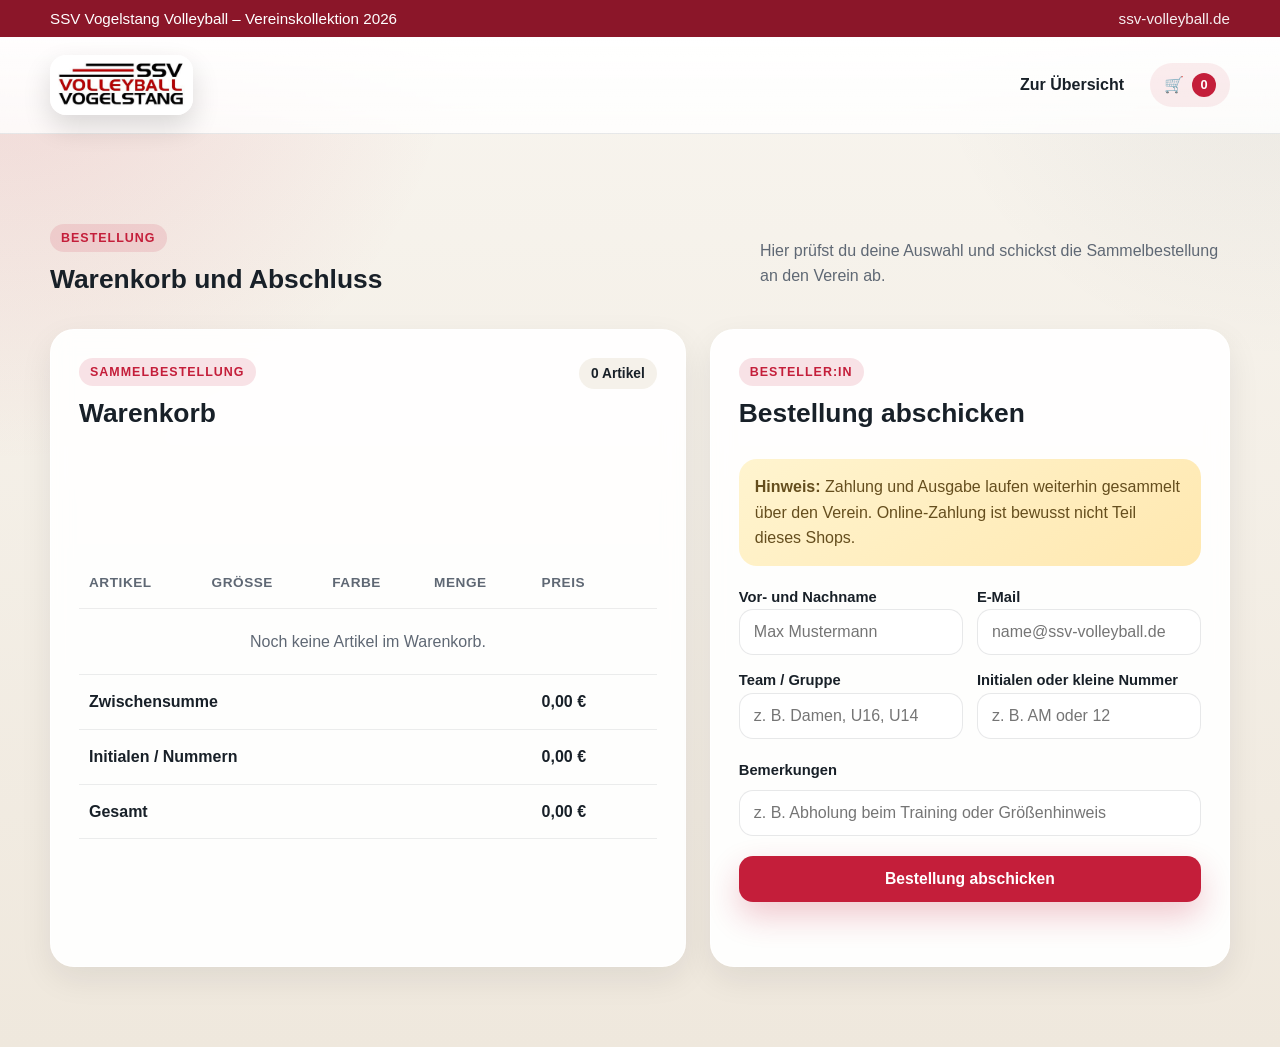
==== code/cart.html @ 55cf9677 "Google App Script anpassung und Mail Benachrichtigung hinzugefügt." ====
<!DOCTYPE html>
<html lang="de">
<head>
  <meta charset="utf-8">
  <meta name="viewport" content="width=device-width, initial-scale=1">
  <title>Warenkorb – SSV Vogelstang Volleyball</title>
  <meta name="description" content="Warenkorb und Bestellabschluss für die SSV Vogelstang Volleyball Vereinskollektion 2026.">
  <link rel="stylesheet" href="styles.css">
</head>
<body>
  <div class="topbar">
    <div class="container topbar-inner">
      <div>SSV Vogelstang Volleyball – Vereinskollektion 2026</div>
      <a href="https://ssv-volleyball.de" target="_blank" rel="noopener">ssv-volleyball.de</a>
    </div>
  </div>

  <header class="subpage-header">
    <div class="container nav-wrap nav-wrap-plain">
      <a class="logo" href="index.html" aria-label="Zur Startseite">
        <img src="/media/SSV_Logo_mini-1320x500.jpg" alt="SSV Logo" loading="lazy">
      </a>
      <nav class="main-nav main-nav-dark">
        <a href="index.html#produkte">Zur Übersicht</a>
        <a class="cart-nav-link cart-nav-link-dark" href="cart.html" aria-label="Zum Warenkorb">
          <span class="cart-nav-icon" aria-hidden="true">🛒</span>
          <span id="cartCountNav" class="cart-nav-count">0</span>
        </a>
      </nav>
    </div>
  </header>

  <main class="container cart-page">
    <section class="section-head">
      <div>
        <span class="eyebrow">Bestellung</span>
        <h2>Warenkorb und Abschluss</h2>
      </div>
      <p class="section-copy">Hier prüfst du deine Auswahl und schickst die Sammelbestellung an den Verein ab.</p>
    </section>

    <section class="cart-page-layout">
      <div class="box cart-box">
        <div class="section-header">
          <div>
            <span class="eyebrow">Sammelbestellung</span>
            <h2>Warenkorb</h2>
          </div>
          <div class="cart-summary">
            <span id="cartCount" class="cart-count">0 Artikel</span>
          </div>
        </div>
        <div class="table-wrap">
          <table id="cartTable">
            <thead>
              <tr>
                <th>Artikel</th>
                <th>Größe</th>
                <th>Farbe</th>
                <th>Menge</th>
                <th>Preis</th>
                <th></th>
              </tr>
            </thead>
            <tbody></tbody>
            <tfoot>
              <tr>
                <td colspan="4">Zwischensumme</td>
                <td id="subtotal">0,00 €</td>
                <td></td>
              </tr>
              <tr>
                <td colspan="4">Initialen / Nummern</td>
                <td id="initialsCost">0,00 €</td>
                <td></td>
              </tr>
              <tr>
                <td colspan="4">Gesamt</td>
                <td id="total">0,00 €</td>
                <td></td>
              </tr>
            </tfoot>
          </table>
        </div>
      </div>

      <div class="box form-box">
        <div class="section-header">
          <div>
            <span class="eyebrow">Besteller:in</span>
            <h2>Bestellung abschicken</h2>
          </div>
        </div>

        <div class="note">
          <strong>Hinweis:</strong> Zahlung und Ausgabe laufen weiterhin gesammelt über den Verein. Online-Zahlung ist bewusst nicht Teil dieses Shops.
        </div>

        <div class="form-grid">
          <div>
            <label for="buyerName">Vor- und Nachname</label>
            <input id="buyerName" type="text" required placeholder="Max Mustermann">
          </div>
          <div>
            <label for="buyerEmail">E-Mail</label>
            <input id="buyerEmail" type="email" required placeholder="name@ssv-volleyball.de">
          </div>
          <div>
            <label for="buyerTeam">Team / Gruppe</label>
            <input id="buyerTeam" type="text" placeholder="z. B. Damen, U16, U14">
          </div>
          <div>
            <label for="initials">Initialen oder kleine Nummer</label>
            <input id="initials" type="text" placeholder="z. B. AM oder 12">
          </div>
        </div>

        <div class="field-stack">
          <label for="notes">Bemerkungen</label>
          <input id="notes" type="text" placeholder="z. B. Abholung beim Training oder Größenhinweis">
        </div>

        <div class="actions">
          <button id="submitBtn" class="button-primary button-full">Bestellung abschicken</button>
          <div id="status" class="muted status-line"></div>
        </div>
      </div>
    </section>
  </main>

  <script src="product-data.js"></script>
  <script src="shop.js"></script>
</body>
</html>
---- code/styles.css ----
:root {
  --primary: #c41e3a;
  --primary-dark: #8b1629;
  --primary-soft: #f7d9df;
  --accent: #f6f0e6;
  --surface: #fffdf9;
  --surface-strong: #ffffff;
  --surface-muted: #f5f1ea;
  --text: #182028;
  --text-soft: #5f6874;
  --border: rgba(24, 32, 40, 0.1);
  --shadow: 0 24px 60px rgba(21, 28, 36, 0.12);
  --shadow-soft: 0 12px 32px rgba(21, 28, 36, 0.08);
  --success: #15803d;
  --danger: #b91c1c;
}

@import url("https://fonts.googleapis.com/css2?family=Manrope:wght@400;500;600;700;800&display=swap");

* {
  box-sizing: border-box;
}

html {
  scroll-behavior: smooth;
}

body {
  margin: 0;
  font-family: "Manrope", -apple-system, BlinkMacSystemFont, "Segoe UI", sans-serif;
  color: var(--text);
  background:
    radial-gradient(circle at top left, rgba(196, 30, 58, 0.14), transparent 28%),
    radial-gradient(circle at top right, rgba(24, 32, 40, 0.06), transparent 22%),
    linear-gradient(180deg, #f8f5ef 0%, #efe8dd 100%);
}

a {
  color: inherit;
}

img {
  max-width: 100%;
  display: block;
}

.container {
  width: min(1180px, calc(100% - 32px));
  margin: 0 auto;
}

.topbar {
  background: #8b1629;
  color: #fff;
  font-size: 0.95rem;
}

.topbar-inner {
  display: flex;
  justify-content: space-between;
  align-items: center;
  gap: 16px;
  padding: 10px 0;
}

.topbar a {
  color: rgba(255, 255, 255, 0.92);
  text-decoration: none;
}

.header-with-banner {
  position: relative;
  overflow: hidden;
  background:
    linear-gradient(115deg, rgba(15, 20, 25, 0.72), rgba(15, 20, 25, 0.35)),
    url("/media/header-test-az-1.jpg") center 28% / cover;
  min-height: 580px;
}

.header-with-banner::after {
  content: "";
  position: absolute;
  inset: auto 0 0;
  height: 150px;
  background: linear-gradient(180deg, rgba(248, 245, 239, 0), rgba(248, 245, 239, 1));
}

.subpage-header {
  background: linear-gradient(180deg, rgba(255, 255, 255, 0.96), rgba(255, 255, 255, 0.8));
  border-bottom: 1px solid var(--border);
  backdrop-filter: blur(14px);
}

.nav-wrap {
  position: relative;
  z-index: 2;
  display: flex;
  justify-content: space-between;
  align-items: center;
  gap: 20px;
  padding: 22px 0;
}

.nav-wrap-plain {
  padding: 18px 0;
}

.main-nav {
  display: flex;
  align-items: center;
  gap: 12px;
  flex-wrap: wrap;
}

.main-nav a {
  text-decoration: none;
  padding: 10px 14px;
  border-radius: 999px;
  font-weight: 700;
  color: rgba(255, 255, 255, 0.94);
  transition: background-color 0.2s ease, transform 0.2s ease;
}

.main-nav a:hover,
.main-nav a:focus-visible {
  background: rgba(255, 255, 255, 0.12);
  transform: translateY(-1px);
}

.main-nav-dark a {
  color: var(--text);
}

.main-nav-dark a:hover,
.main-nav-dark a:focus-visible {
  background: rgba(196, 30, 58, 0.08);
}

.logo {
  display: inline-flex;
  align-items: center;
  justify-content: center;
  padding: 6px 8px;
  border-radius: 16px;
  background: rgba(255, 255, 255, 0.96);
  box-shadow: 0 12px 28px rgba(0, 0, 0, 0.14);
}

.logo img {
  width: auto;
  max-height: 48px;
}

.hero {
  position: relative;
  z-index: 2;
  padding: 32px 0 110px;
}

.hero-panel {
  max-width: 710px;
  padding: 34px;
  border-radius: 28px;
  color: #fff;
  background: linear-gradient(145deg, rgba(255, 255, 255, 0.14), rgba(255, 255, 255, 0.06));
  border: 1px solid rgba(255, 255, 255, 0.18);
  backdrop-filter: blur(12px);
  box-shadow: 0 24px 70px rgba(0, 0, 0, 0.18);
}

.eyebrow {
  display: inline-flex;
  margin-bottom: 12px;
  padding: 7px 11px;
  border-radius: 999px;
  background: rgba(196, 30, 58, 0.12);
  color: var(--primary);
  font-size: 0.78rem;
  font-weight: 800;
  text-transform: uppercase;
  letter-spacing: 0.08em;
}

.hero-panel .eyebrow {
  background: rgba(255, 255, 255, 0.14);
  color: #fff;
}

h1,
h2,
h3,
p {
  margin-top: 0;
}

.hero h1 {
  font-size: clamp(2.4rem, 5vw, 4.4rem);
  line-height: 1.02;
  margin-bottom: 18px;
}

.subtitle,
.hero p {
  color: rgba(255, 255, 255, 0.92);
  font-size: 1.04rem;
  line-height: 1.65;
}

.hero-actions,
.product-actions,
.actions {
  display: flex;
  gap: 12px;
  flex-wrap: wrap;
  align-items: center;
}

.button-primary,
.button-secondary,
.actions button {
  appearance: none;
  border: 0;
  text-decoration: none;
  border-radius: 14px;
  padding: 14px 18px;
  font-weight: 800;
  font-size: 0.98rem;
  cursor: pointer;
  transition: transform 0.2s ease, box-shadow 0.2s ease, background-color 0.2s ease;
}

.button-primary,
.actions button {
  background: var(--primary);
  color: #fff;
  box-shadow: 0 14px 32px rgba(196, 30, 58, 0.24);
}

.button-primary:hover,
.button-secondary:hover,
.actions button:hover,
.button-primary:focus-visible,
.button-secondary:focus-visible,
.actions button:focus-visible {
  transform: translateY(-1px);
}

.button-primary:hover,
.actions button:hover {
  background: var(--primary-dark);
}

.button-secondary {
  background: rgba(255, 255, 255, 0.94);
  color: var(--text);
}

.button-full {
  width: 100%;
  justify-content: center;
}

.info-card,
.box {
  background: rgba(255, 255, 255, 0.92);
  border: 1px solid rgba(255, 255, 255, 0.9);
  border-radius: 24px;
  padding: 28px;
  box-shadow: var(--shadow-soft);
  backdrop-filter: blur(10px);
}

.info-card-highlight {
  background: linear-gradient(145deg, rgba(255, 255, 255, 0.98), rgba(247, 217, 223, 0.7));
}

.info-card h2,
.section-header h2,
.section-head h2,
.detail-list h2,
.detail-order-box h2 {
  font-size: 1.65rem;
  margin-bottom: 10px;
}

.info-card p,
.section-copy,
.card-copy p,
.detail-description,
.detail-tagline,
.note,
.muted,
label,
li,
td,
th {
  line-height: 1.6;
}

.section-head {
  display: flex;
  justify-content: space-between;
  align-items: end;
  gap: 20px;
  padding-top: 56px;
  padding-bottom: 24px;
}

.section-copy {
  max-width: 470px;
  color: var(--text-soft);
}

.catalog-shell {
  margin-top: -42px;
  padding-bottom: 80px;
  position: relative;
  z-index: 3;
}

.shop-shell {
  display: grid;
  grid-template-columns: minmax(0, 1.5fr) minmax(340px, 0.82fr);
  gap: 24px;
  align-items: start;
  margin-top: -42px;
  padding-bottom: 80px;
  position: relative;
  z-index: 3;
}

.shop-main {
  display: grid;
  gap: 22px;
}

.shop-sidebar {
  position: sticky;
  top: 22px;
  display: grid;
  gap: 20px;
}

.catalog-panel {
  display: grid;
}

.cart-page {
  padding-top: 34px;
  padding-bottom: 80px;
}

.cart-page-layout {
  display: grid;
  grid-template-columns: minmax(0, 1.1fr) minmax(340px, 0.9fr);
  gap: 24px;
}

.product-grid {
  display: grid;
  grid-template-columns: repeat(auto-fit, minmax(320px, 1fr));
  gap: 24px;
}

.product-grid-compact {
  grid-template-columns: repeat(auto-fit, minmax(280px, 1fr));
}

.product-card {
  overflow: hidden;
  border-radius: 26px;
  background: rgba(255, 255, 255, 0.92);
  box-shadow: var(--shadow);
  border: 1px solid rgba(255, 255, 255, 0.85);
  display: grid;
  gap: 0;
}

.product-card[role="link"] {
  cursor: pointer;
}

.product-card[role="link"]:hover,
.product-card[role="link"]:focus-visible {
  transform: translateY(-2px);
  box-shadow: 0 28px 60px rgba(21, 28, 36, 0.16);
}

.product-card[role="link"]:focus-visible {
  outline: 3px solid rgba(196, 30, 58, 0.22);
  outline-offset: 4px;
}

.product-card-tap {
  display: grid;
}

.product-card-order {
  padding: 0 24px 24px;
}

.product-card-compact .product-gallery-card {
  grid-template-columns: 1fr;
  padding: 16px 16px 0;
}

.product-card-compact .product-shot:nth-child(2) {
  display: none;
}

.product-card-compact .product-card-body {
  gap: 12px;
}

.product-card-compact .card-copy h3 {
  margin-bottom: 0;
}

.product-card-body {
  padding: 24px;
  display: grid;
  gap: 18px;
}

.card-copy h3 {
  font-size: 1.45rem;
  margin-bottom: 10px;
}

.card-copy p,
.detail-description,
.detail-tagline,
.muted,
.empty-cell {
  color: var(--text-soft);
}

.feature-row {
  display: flex;
  gap: 10px;
  flex-wrap: wrap;
}

.card-open-hint {
  display: flex;
  justify-content: space-between;
  align-items: center;
  padding-top: 8px;
  color: var(--primary-dark);
  font-weight: 800;
}

.card-open-arrow {
  display: inline-flex;
  align-items: center;
  justify-content: center;
  width: 34px;
  height: 34px;
  border-radius: 999px;
  background: rgba(196, 30, 58, 0.09);
}

.badge,
.pill {
  display: inline-flex;
  align-items: center;
  padding: 7px 10px;
  border-radius: 999px;
  font-size: 0.8rem;
  font-weight: 700;
}

.badge {
  background: var(--surface-muted);
  color: var(--text);
}

.pill {
  background: var(--primary-soft);
  color: var(--primary-dark);
}

.product-gallery {
  display: grid;
  gap: 12px;
}

.product-gallery-card {
  grid-template-columns: repeat(2, minmax(0, 1fr));
  padding: 16px 16px 0;
}

.product-gallery-detail {
  grid-template-columns: repeat(2, minmax(0, 1fr));
}

.product-shot {
  margin: 0;
  border-radius: 22px;
  overflow: hidden;
  background: linear-gradient(145deg, #ece6de, #f9f7f2);
  box-shadow: inset 0 0 0 1px rgba(24, 32, 40, 0.06);
}

.product-shot img {
  width: 100%;
  aspect-ratio: 4 / 5;
  object-fit: cover;
}

.product-shot figcaption {
  padding: 12px 14px 15px;
  font-size: 0.9rem;
  font-weight: 700;
  color: var(--text-soft);
}

.product-shot.is-placeholder figcaption::after {
  content: " · Platzhalter";
}

.controls {
  display: grid;
  gap: 10px;
}

label {
  font-size: 0.92rem;
  font-weight: 700;
}

input,
select {
  width: 100%;
  border: 1px solid var(--border);
  border-radius: 14px;
  background: rgba(255, 255, 255, 0.95);
  padding: 13px 14px;
  font: inherit;
  color: var(--text);
  transition: border-color 0.2s ease, box-shadow 0.2s ease;
}

input:focus,
select:focus {
  outline: none;
  border-color: rgba(196, 30, 58, 0.44);
  box-shadow: 0 0 0 4px rgba(196, 30, 58, 0.1);
}

.switch {
  display: flex;
  gap: 10px;
  align-items: start;
  padding: 10px 0 4px;
}

.switch input {
  width: auto;
  margin-top: 5px;
  accent-color: var(--primary);
}

.product-actions {
  justify-content: space-between;
  padding-top: 8px;
}

.price-block {
  display: flex;
  flex-direction: column;
}

.price {
  font-size: 1.15rem;
  color: var(--primary);
}

.text-link {
  display: inline-flex;
  width: fit-content;
  color: var(--primary-dark);
  font-weight: 800;
  text-decoration: none;
}

.text-link:hover,
.text-link:focus-visible {
  text-decoration: underline;
}

.cart-box,
.form-box {
  display: grid;
  gap: 20px;
}

.section-header {
  display: flex;
  justify-content: space-between;
  gap: 16px;
  align-items: start;
}

.cart-summary {
  display: flex;
  align-items: center;
}

.cart-count {
  display: inline-flex;
  align-items: center;
  padding: 8px 12px;
  border-radius: 999px;
  background: var(--surface-muted);
  color: var(--text);
  font-size: 0.86rem;
  font-weight: 800;
}

.cart-nav-link {
  display: inline-flex;
  align-items: center;
  gap: 8px;
  padding: 10px 14px;
  border-radius: 999px;
  background: rgba(255, 255, 255, 0.16);
  color: #fff;
  text-decoration: none;
  font-weight: 800;
}

.cart-nav-link:hover,
.cart-nav-link:focus-visible {
  background: rgba(255, 255, 255, 0.24);
}

.cart-nav-link-dark {
  background: rgba(196, 30, 58, 0.08);
  color: var(--text);
}

.cart-nav-link-dark:hover,
.cart-nav-link-dark:focus-visible {
  background: rgba(196, 30, 58, 0.14);
}

.cart-nav-icon {
  font-size: 1rem;
  line-height: 1;
}

.cart-nav-count {
  min-width: 24px;
  height: 24px;
  display: inline-flex;
  align-items: center;
  justify-content: center;
  padding: 0 6px;
  border-radius: 999px;
  background: var(--primary);
  color: #fff;
  font-size: 0.8rem;
  font-weight: 800;
}

.table-wrap {
  overflow-x: auto;
}

table {
  width: 100%;
  border-collapse: collapse;
}

th,
td {
  padding: 14px 10px;
  border-bottom: 1px solid rgba(24, 32, 40, 0.08);
  text-align: left;
  vertical-align: top;
}

th {
  font-size: 0.85rem;
  text-transform: uppercase;
  letter-spacing: 0.04em;
  color: var(--text-soft);
}

tfoot td {
  font-weight: 800;
}

.remove-btn {
  border: 0;
  background: transparent;
  color: var(--danger);
  font-size: 1.1rem;
  cursor: pointer;
}

.note {
  padding: 15px 16px;
  border-radius: 18px;
  background: linear-gradient(145deg, #fff4cf, #ffe8b0);
  color: #654e1e;
}

.form-grid {
  display: grid;
  grid-template-columns: repeat(2, minmax(0, 1fr));
  gap: 14px;
}

.field-stack {
  display: grid;
  gap: 8px;
}

.status-line {
  min-height: 24px;
}

.legend,
.footer {
  color: var(--text-soft);
}

.danger {
  color: var(--danger);
}

.ok {
  color: var(--success);
}

.product-page {
  padding-top: 40px;
  padding-bottom: 80px;
}

.product-detail-layout {
  display: grid;
  grid-template-columns: minmax(0, 1.1fr) minmax(340px, 0.9fr);
  gap: 28px;
  align-items: start;
}

.product-detail-main,
.product-detail-side {
  display: grid;
  gap: 20px;
}

.detail-tagline {
  font-size: 1.1rem;
}

.detail-meta {
  display: grid;
  grid-template-columns: repeat(2, minmax(0, 1fr));
  gap: 12px;
}

.meta-card {
  padding: 16px;
  border-radius: 18px;
  background: rgba(255, 255, 255, 0.75);
  border: 1px solid rgba(24, 32, 40, 0.08);
}

.meta-label {
  display: block;
  margin-bottom: 6px;
  font-size: 0.78rem;
  font-weight: 800;
  letter-spacing: 0.05em;
  text-transform: uppercase;
  color: var(--text-soft);
}

.detail-list ul {
  margin: 0;
  padding-left: 20px;
}

.detail-order-box {
  background: rgba(255, 255, 255, 0.92);
}

.product-not-found {
  max-width: 720px;
}

.empty-cell {
  text-align: center;
  padding: 20px 10px;
}

@media (max-width: 980px) {
  .cart-page-layout,
  .shop-shell,
  .product-detail-layout,
  .section-head {
    grid-template-columns: 1fr;
  }

  .section-head {
    align-items: start;
  }

  .shop-sidebar {
    position: static;
  }

  .shop-shell {
    margin-top: 0;
    padding-top: 36px;
  }

  .catalog-shell {
    margin-top: 0;
    padding-top: 36px;
  }

  .hero {
    padding-bottom: 72px;
  }

  .hero-panel {
    max-width: none;
  }
}

@media (max-width: 760px) {
  .topbar-inner,
  .nav-wrap,
  .main-nav,
  .product-actions {
    align-items: start;
  }

  .topbar-inner,
  .nav-wrap,
  .section-header {
    flex-direction: column;
  }

  .main-nav a {
    padding-left: 0;
    padding-right: 0;
  }

  .hero-panel,
  .info-card,
  .box,
  .product-card-body,
  .product-card-order {
    padding: 22px;
  }

  .product-gallery-card,
  .product-gallery-detail,
  .form-grid,
  .detail-meta {
    grid-template-columns: 1fr;
  }

  .header-with-banner {
    min-height: 500px;
    background-position: 58% 18%;
  }
}

@media (max-width: 520px) {
  .container {
    width: min(100% - 20px, 1180px);
  }

  .hero h1 {
    font-size: 2rem;
  }

  .button-primary,
  .button-secondary,
  .actions button {
    width: 100%;
    justify-content: center;
  }

  th,
  td {
    padding-left: 6px;
    padding-right: 6px;
  }
}
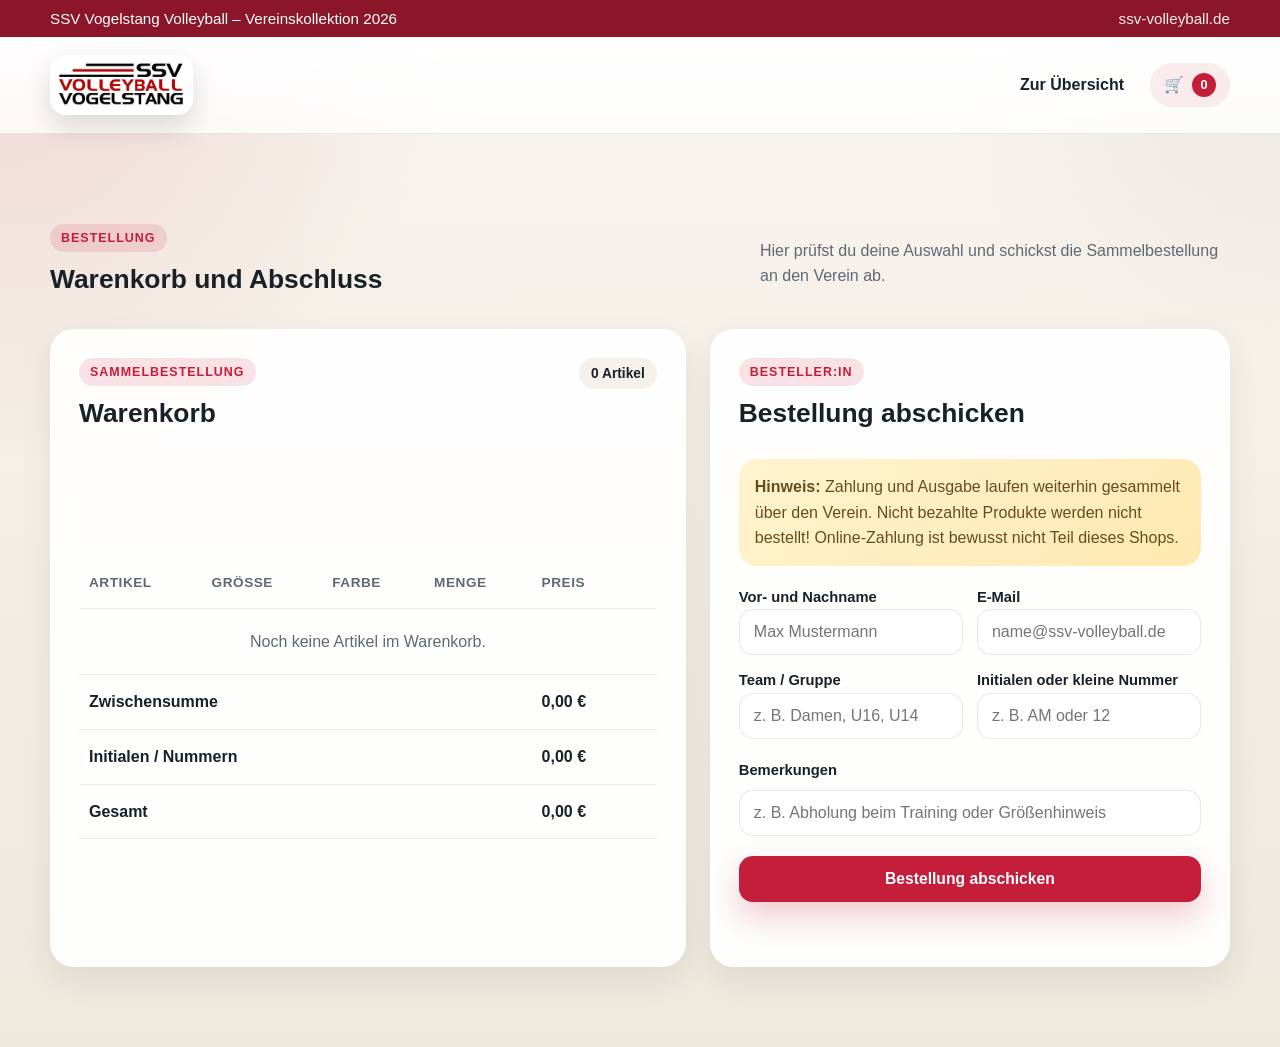
==== commit 37254aa3: "Cart warnung angepasst, Produktbeschreibungen aktualisiert, Apps Script Endpoint aktualisiert, Meta " ====
--- a/code/cart.html
+++ b/code/cart.html
@@ -93,7 +93,7 @@
         </div>
 
         <div class="note">
-          <strong>Hinweis:</strong> Zahlung und Ausgabe laufen weiterhin gesammelt über den Verein. Online-Zahlung ist bewusst nicht Teil dieses Shops.
+          <strong>Hinweis:</strong> Zahlung und Ausgabe laufen weiterhin gesammelt über den Verein. Nicht bezahlte Produkte werden nicht bestellt! Online-Zahlung ist bewusst nicht Teil dieses Shops.
         </div>
 
         <div class="form-grid">
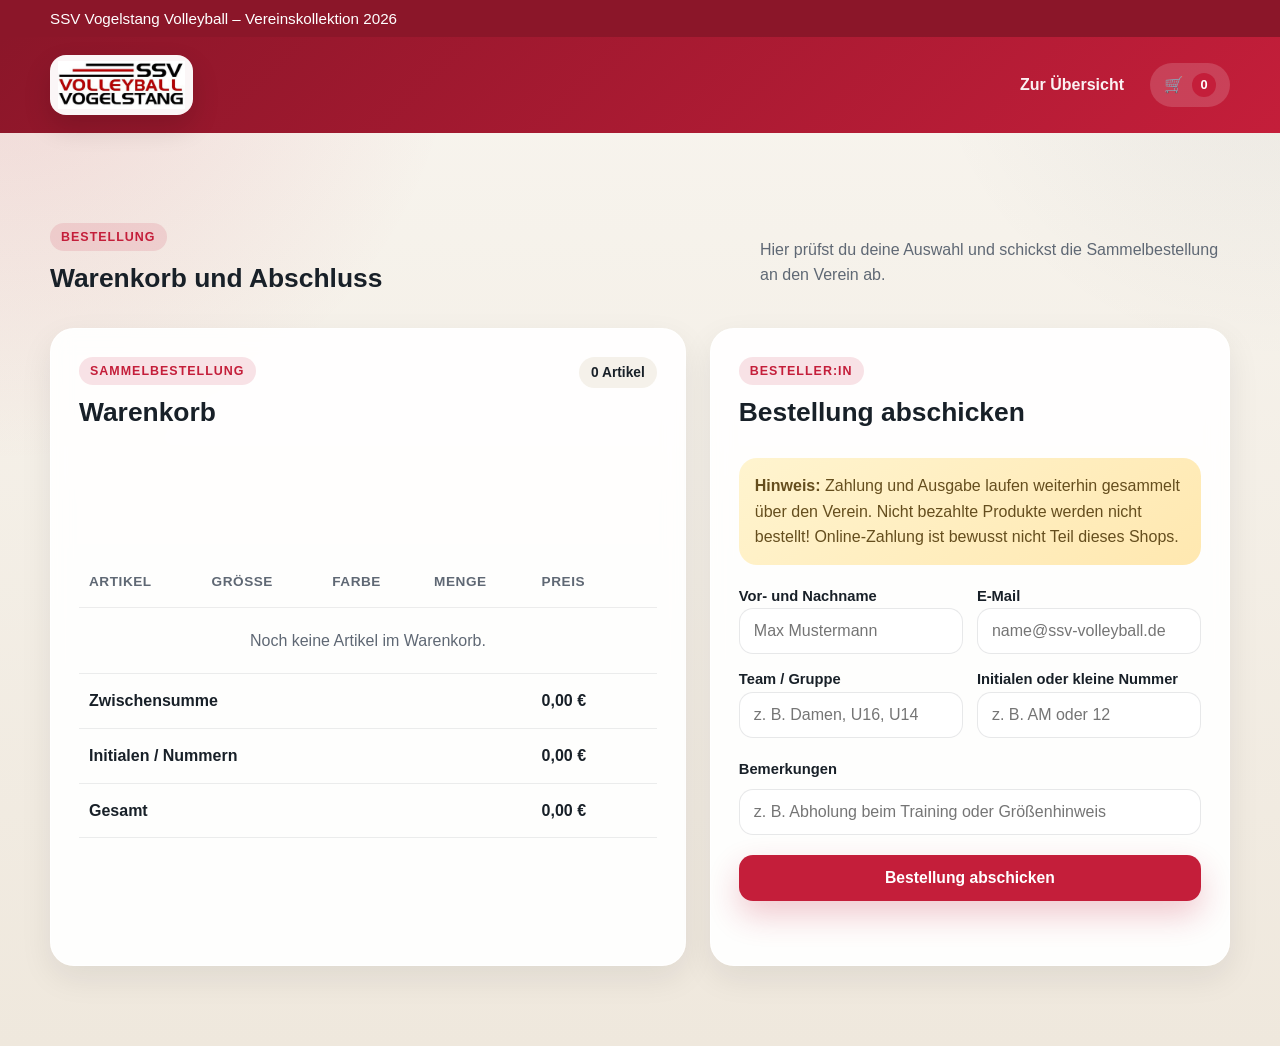
==== commit 6d074b1a: "Backend for the shopping cart application, including updates to the README and various code files." ====
--- a/code/cart.html
+++ b/code/cart.html
@@ -11,18 +11,17 @@
   <div class="topbar">
     <div class="container topbar-inner">
       <div>SSV Vogelstang Volleyball – Vereinskollektion 2026</div>
-      <a href="https://ssv-volleyball.de" target="_blank" rel="noopener">ssv-volleyball.de</a>
     </div>
   </div>
 
-  <header class="subpage-header">
+  <header class="header-dark">
     <div class="container nav-wrap nav-wrap-plain">
       <a class="logo" href="index.html" aria-label="Zur Startseite">
-        <img src="/media/SSV_Logo_mini-1320x500.jpg" alt="SSV Logo" loading="lazy">
+        <img src="media/SSV_Logo_mini-1320x500.jpg" alt="SSV Logo" loading="lazy">
       </a>
-      <nav class="main-nav main-nav-dark">
+      <nav class="main-nav">
         <a href="index.html#produkte">Zur Übersicht</a>
-        <a class="cart-nav-link cart-nav-link-dark" href="cart.html" aria-label="Zum Warenkorb">
+        <a class="cart-nav-link" href="cart.html" aria-label="Zum Warenkorb">
           <span class="cart-nav-icon" aria-hidden="true">🛒</span>
           <span id="cartCountNav" class="cart-nav-count">0</span>
         </a>
--- a/code/styles.css
+++ b/code/styles.css
@@ -1,3 +1,5 @@
+@import url("https://fonts.googleapis.com/css2?family=Manrope:wght@400;500;600;700;800&display=swap");
+
 :root {
   --primary: #c41e3a;
   --primary-dark: #8b1629;
@@ -13,9 +15,10 @@
   --shadow-soft: 0 12px 32px rgba(21, 28, 36, 0.08);
   --success: #15803d;
   --danger: #b91c1c;
-}
-
-@import url("https://fonts.googleapis.com/css2?family=Manrope:wght@400;500;600;700;800&display=swap");
+  --z-nav: 2;
+  --z-catalog: 3;
+  --z-toast: 50;
+}
 
 * {
   box-sizing: border-box;
@@ -73,7 +76,7 @@
   overflow: hidden;
   background:
     linear-gradient(115deg, rgba(15, 20, 25, 0.72), rgba(15, 20, 25, 0.35)),
-    url("/media/header-test-az-1.jpg") center 28% / cover;
+    url("media/header-test-az-1.jpg") center 28% / cover;
   min-height: 580px;
 }
 
@@ -91,9 +94,13 @@
   backdrop-filter: blur(14px);
 }
 
+.header-dark {
+  background: linear-gradient(135deg, var(--primary-dark) 0%, var(--primary) 100%);
+}
+
 .nav-wrap {
   position: relative;
-  z-index: 2;
+  z-index: var(--z-nav);
   display: flex;
   justify-content: space-between;
   align-items: center;
@@ -109,7 +116,9 @@
   display: flex;
   align-items: center;
   gap: 12px;
-  flex-wrap: wrap;
+  flex-wrap: nowrap;
+  margin-left: auto;
+  overflow-x: auto;
 }
 
 .main-nav a {
@@ -250,6 +259,12 @@
   background: var(--primary-dark);
 }
 
+.button-primary.is-added,
+.actions button.is-added {
+  background: var(--success);
+  transform: translateY(-1px) scale(1.01);
+}
+
 .button-secondary {
   background: rgba(255, 255, 255, 0.94);
   color: var(--text);
@@ -315,7 +330,7 @@
   margin-top: -42px;
   padding-bottom: 80px;
   position: relative;
-  z-index: 3;
+  z-index: var(--z-catalog);
 }
 
 .shop-shell {
@@ -326,7 +341,7 @@
   margin-top: -42px;
   padding-bottom: 80px;
   position: relative;
-  z-index: 3;
+  z-index: var(--z-catalog);
 }
 
 .shop-main {
@@ -404,7 +419,7 @@
   padding: 16px 16px 0;
 }
 
-.product-card-compact .product-shot:nth-child(2) {
+.product-card-compact .product-shot:not(:first-child) {
   display: none;
 }
 
@@ -508,16 +523,6 @@
   object-fit: cover;
 }
 
-.product-shot figcaption {
-  padding: 12px 14px 15px;
-  font-size: 0.9rem;
-  font-weight: 700;
-  color: var(--text-soft);
-}
-
-.product-shot.is-placeholder figcaption::after {
-  content: " · Platzhalter";
-}
 
 .controls {
   display: grid;
@@ -569,11 +574,16 @@
 .price-block {
   display: flex;
   flex-direction: column;
+  gap: 2px;
 }
 
 .price {
   font-size: 1.15rem;
   color: var(--primary);
+}
+
+.price-detail {
+  font-size: 0.84rem;
 }
 
 .text-link {
@@ -664,6 +674,80 @@
   font-weight: 800;
 }
 
+.cart-nav-link-added {
+  animation: cartLinkPulse 0.85s ease;
+}
+
+.cart-nav-link-added .cart-nav-icon {
+  animation: cartIconHop 0.55s ease;
+}
+
+.cart-nav-count-bump {
+  animation: cartCountBump 0.65s ease;
+}
+
+.cart-toast {
+  position: fixed;
+  left: 50%;
+  bottom: 22px;
+  z-index: var(--z-toast);
+  transform: translate(-50%, 18px);
+  opacity: 0;
+  pointer-events: none;
+  padding: 14px 18px;
+  border-radius: 18px;
+  background: rgba(24, 32, 40, 0.94);
+  color: #fff;
+  font-weight: 800;
+  box-shadow: 0 18px 42px rgba(15, 20, 25, 0.28);
+  transition: opacity 0.22s ease, transform 0.22s ease;
+}
+
+.cart-toast.is-visible {
+  opacity: 1;
+  transform: translate(-50%, 0);
+}
+
+@keyframes cartLinkPulse {
+  0% {
+    transform: scale(1);
+    box-shadow: 0 0 0 rgba(196, 30, 58, 0);
+  }
+  35% {
+    transform: scale(1.06);
+    box-shadow: 0 0 0 8px rgba(196, 30, 58, 0.14);
+  }
+  100% {
+    transform: scale(1);
+    box-shadow: 0 0 0 rgba(196, 30, 58, 0);
+  }
+}
+
+@keyframes cartIconHop {
+  0%,
+  100% {
+    transform: translateY(0);
+  }
+  35% {
+    transform: translateY(-4px) scale(1.08);
+  }
+  65% {
+    transform: translateY(1px);
+  }
+}
+
+@keyframes cartCountBump {
+  0% {
+    transform: scale(1);
+  }
+  35% {
+    transform: scale(1.18);
+  }
+  100% {
+    transform: scale(1);
+  }
+}
+
 .table-wrap {
   overflow-x: auto;
 }
@@ -835,21 +919,50 @@
 
 @media (max-width: 760px) {
   .topbar-inner,
-  .nav-wrap,
-  .main-nav,
   .product-actions {
     align-items: start;
   }
 
   .topbar-inner,
-  .nav-wrap,
   .section-header {
     flex-direction: column;
+  }
+
+  .nav-wrap {
+    flex-direction: row;
+    align-items: center;
+    flex-wrap: nowrap;
   }
 
   .main-nav a {
     padding-left: 0;
     padding-right: 0;
+  }
+
+  .main-nav {
+    width: auto;
+    flex: 1;
+    justify-content: flex-end;
+    text-align: right;
+  }
+
+  .main-nav .cart-nav-link {
+    padding: 10px 12px;
+    gap: 8px;
+    flex-shrink: 0;
+  }
+
+  .cart-nav-count {
+    min-width: 26px;
+    height: 26px;
+    padding: 0 7px;
+  }
+
+  .detail-order-box .text-link {
+    width: 100%;
+    justify-content: center;
+    text-align: center;
+    line-height: 1.5;
   }
 
   .hero-panel,
@@ -894,4 +1007,109 @@
     padding-left: 6px;
     padding-right: 6px;
   }
-}
+
+  .main-nav {
+    gap: 10px;
+  }
+
+  .main-nav .cart-nav-link {
+    padding: 9px 11px;
+  }
+
+  .detail-order-box .text-link {
+    justify-content: flex-start;
+    text-align: left;
+  }
+
+  .cart-toast {
+    width: calc(100% - 24px);
+    max-width: 360px;
+    text-align: center;
+    bottom: 14px;
+  }
+}
+
+/* ── Warenkorb – Handy-Optimierung ─────────────────────────────────────────── */
+@media (max-width: 620px) {
+  .cart-page-layout {
+    gap: 16px;
+  }
+
+  .cart-box,
+  .form-box {
+    gap: 14px;
+  }
+
+  /* Tabellen-Kopf ausblenden, Zeilen als Karten darstellen */
+  #cartTable thead {
+    display: none;
+  }
+
+  #cartTable tbody tr {
+    display: block;
+    border: 1px solid var(--border);
+    border-radius: 16px;
+    padding: 12px 14px;
+    margin-bottom: 10px;
+  }
+
+  /* Alle Zellen: Label links, Wert rechts */
+  #cartTable tbody td {
+    display: flex;
+    justify-content: space-between;
+    align-items: center;
+    border: none;
+    padding: 4px 0;
+    font-size: 0.9rem;
+  }
+
+  /* Label aus data-label-Attribut */
+  #cartTable tbody td[data-label]::before {
+    content: attr(data-label);
+    font-weight: 700;
+    font-size: 0.78rem;
+    text-transform: uppercase;
+    letter-spacing: 0.05em;
+    color: var(--text-soft);
+    margin-right: 8px;
+    flex-shrink: 0;
+  }
+
+  /* Artikel-Name: volle Breite, prominent */
+  #cartTable tbody td:first-child {
+    font-weight: 700;
+    font-size: 0.98rem;
+    padding-bottom: 10px;
+    margin-bottom: 4px;
+    border-bottom: 1px solid var(--border);
+  }
+
+  #cartTable tbody td:first-child::before {
+    display: none;
+  }
+
+  /* Löschen-Button: volle Breite, oben abgetrennt */
+  #cartTable tbody td:last-child {
+    justify-content: flex-end;
+    padding-top: 10px;
+    margin-top: 4px;
+    border-top: 1px solid var(--border);
+  }
+
+  /* Fußzeile (Summen): kompakter */
+  #cartTable tfoot td {
+    padding: 8px 6px;
+    font-size: 0.92rem;
+  }
+
+  /* Formular: einspaltig */
+  .form-grid {
+    grid-template-columns: 1fr;
+  }
+
+  /* Hinweis-Box schmaler */
+  .note {
+    font-size: 0.88rem;
+    padding: 12px 14px;
+  }
+}
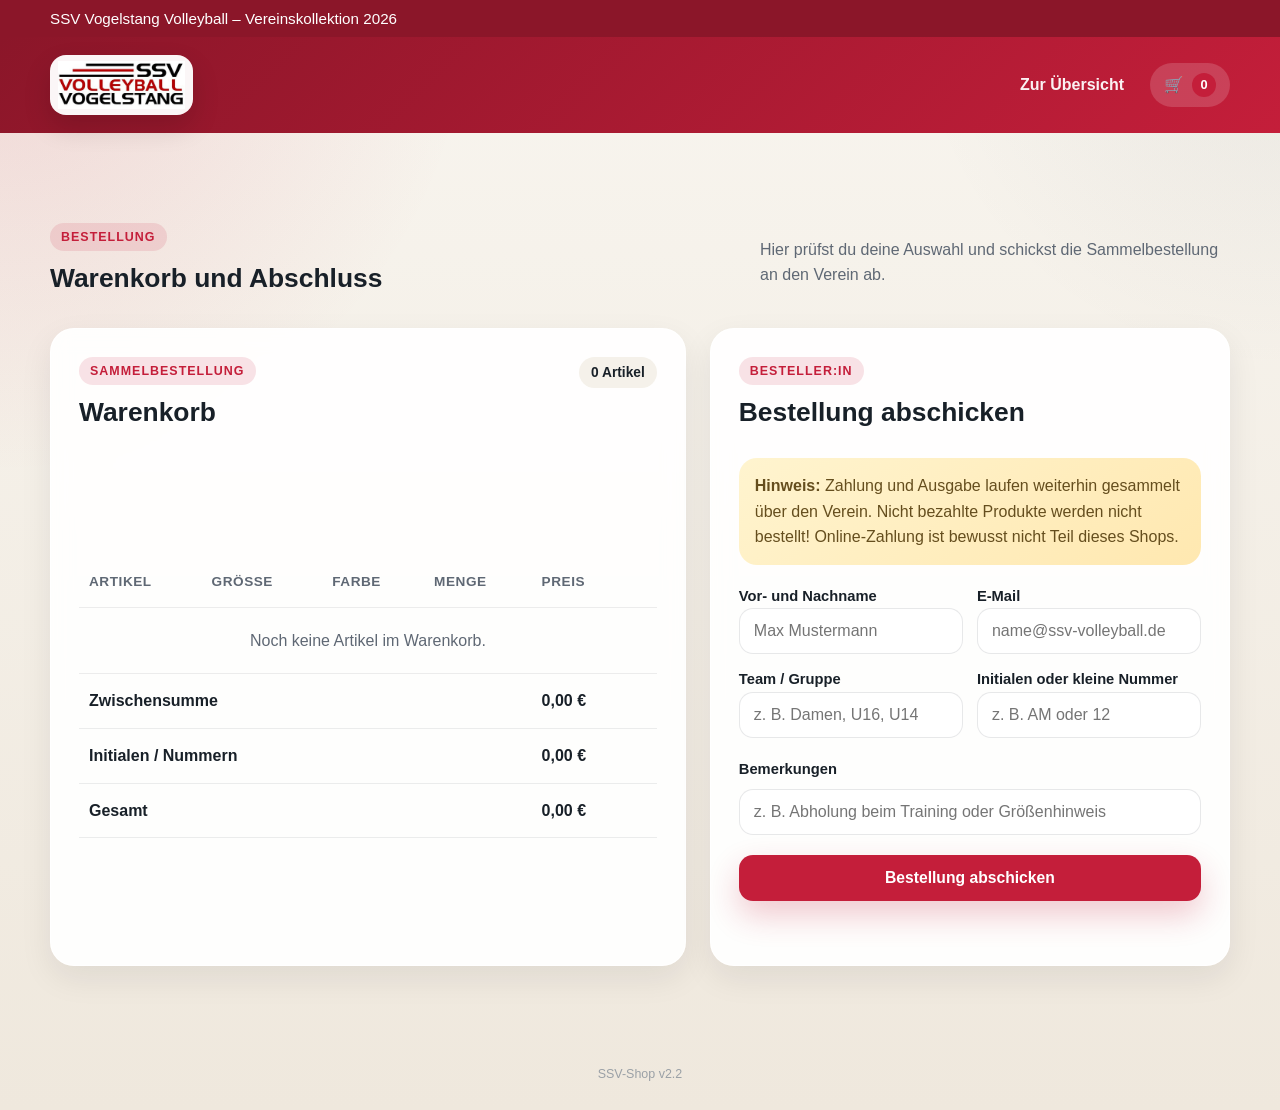
==== commit d541bd28: "V2.2.2" ====
--- a/code/cart.html
+++ b/code/cart.html
@@ -127,6 +127,12 @@
     </section>
   </main>
 
+  <footer class="site-footer">
+    <div class="container">
+      <span class="version-note">SSV-Shop v2.2</span>
+    </div>
+  </footer>
+
   <script src="product-data.js"></script>
   <script src="shop.js"></script>
 </body>
--- a/code/styles.css
+++ b/code/styles.css
@@ -71,6 +71,16 @@
   text-decoration: none;
 }
 
+.site-footer {
+  padding: 18px 0 28px;
+  text-align: center;
+}
+
+.version-note {
+  font-size: 0.78rem;
+  color: #9aa0a6;
+}
+
 .header-with-banner {
   position: relative;
   overflow: hidden;
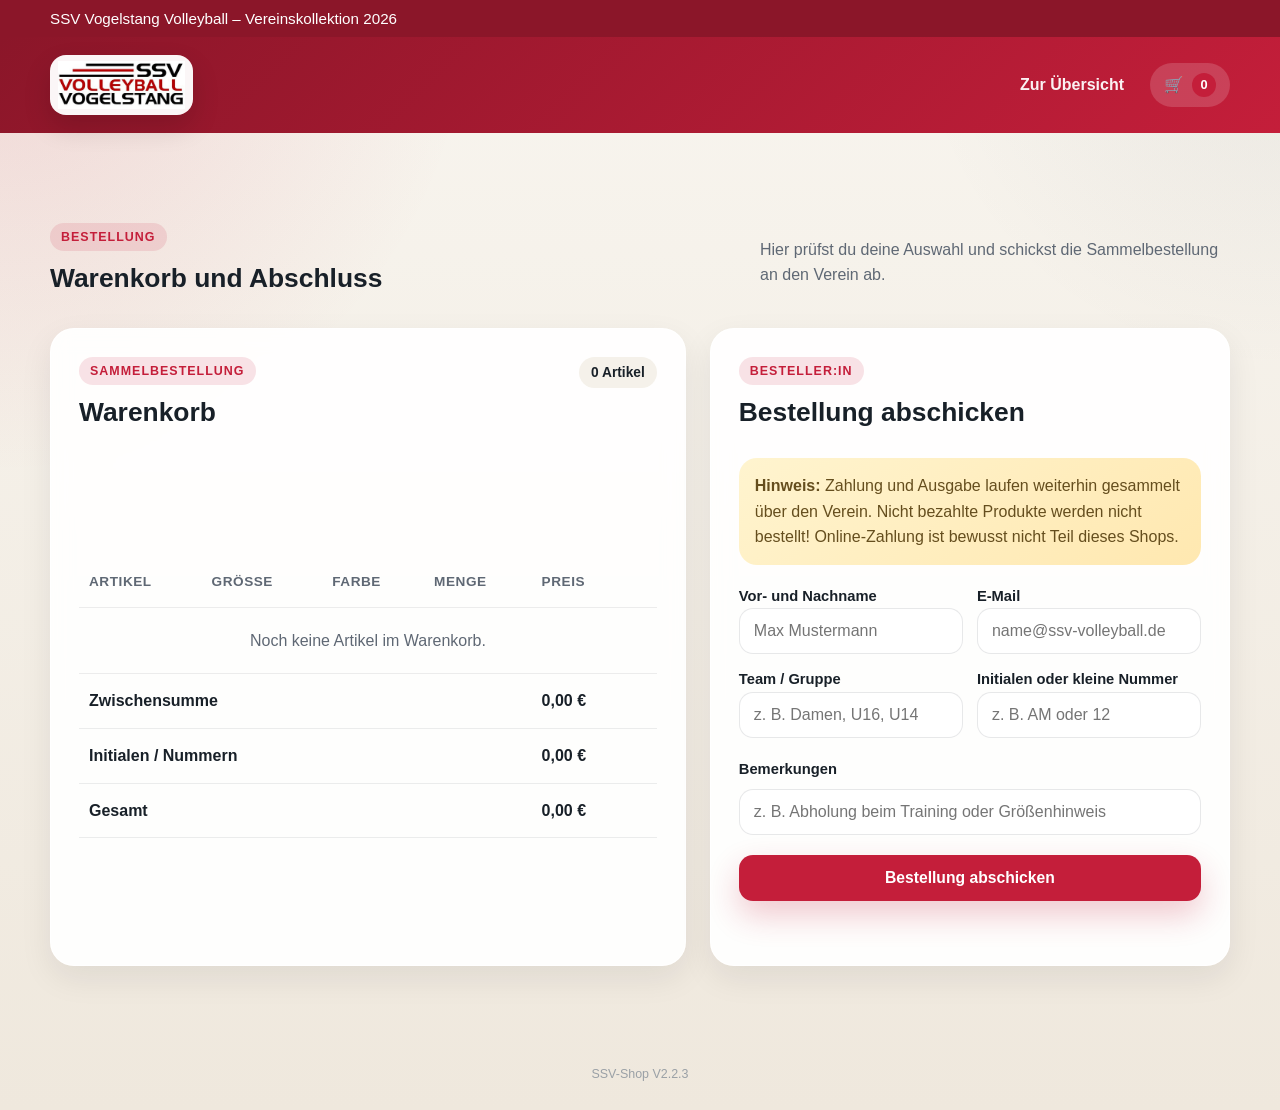
==== commit b51b0616: "V2.2.3 Code.gs fix" ====
--- a/code/cart.html
+++ b/code/cart.html
@@ -129,7 +129,7 @@
 
   <footer class="site-footer">
     <div class="container">
-      <span class="version-note">SSV-Shop v2.2</span>
+      <span class="version-note">SSV-Shop V2.2.3</span>
     </div>
   </footer>
 
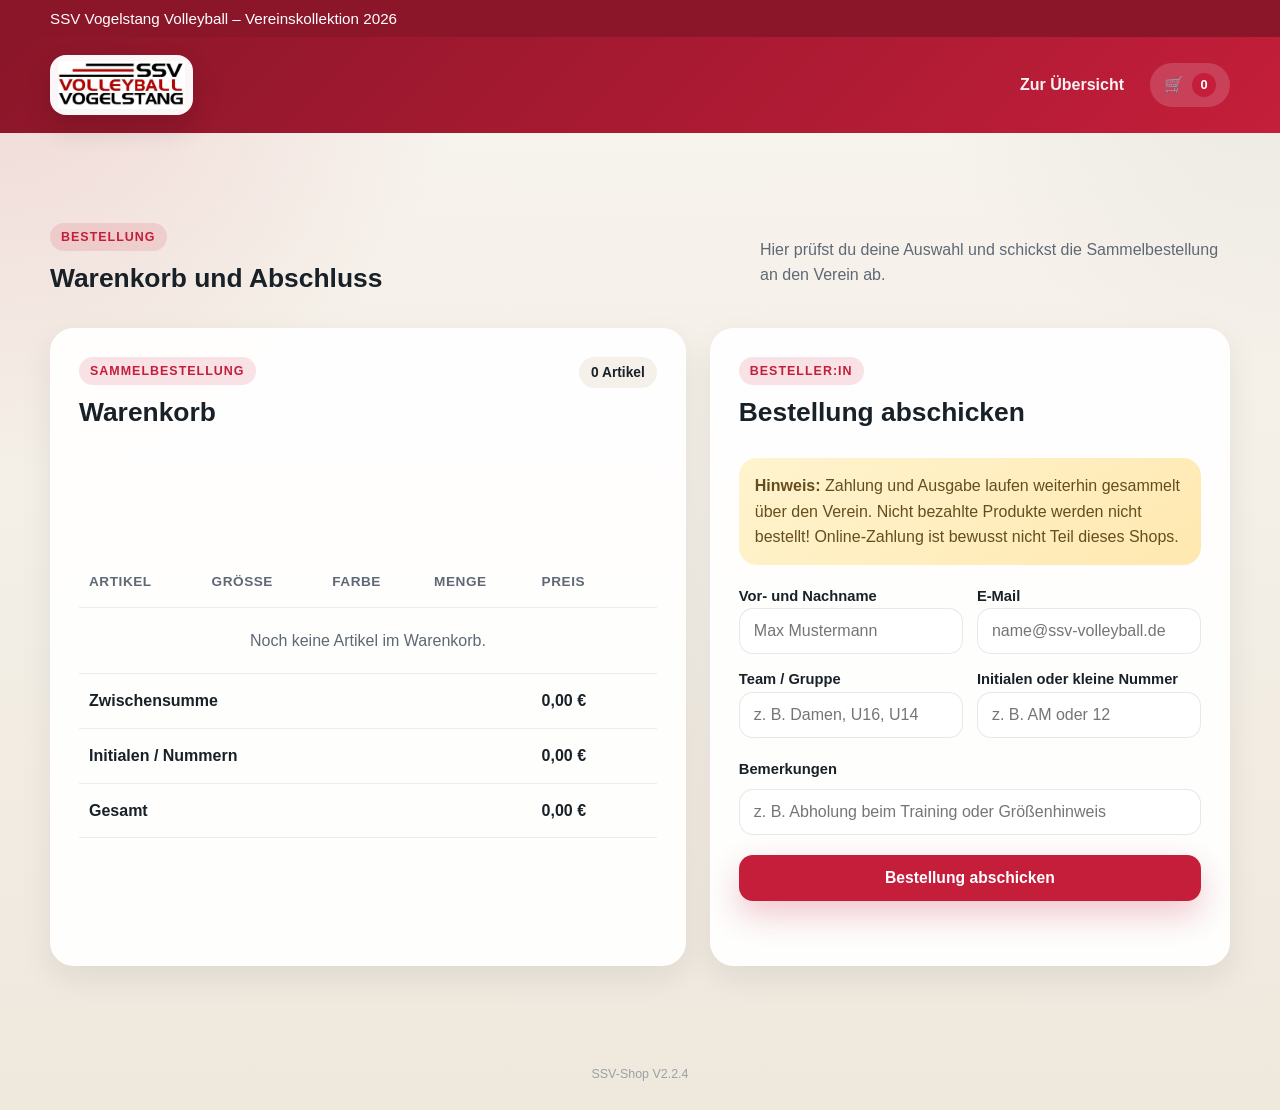
==== commit b23f3887: "V2.2.4 code.gs fix 2.1" ====
--- a/code/cart.html
+++ b/code/cart.html
@@ -129,7 +129,7 @@
 
   <footer class="site-footer">
     <div class="container">
-      <span class="version-note">SSV-Shop V2.2.3</span>
+      <span class="version-note">SSV-Shop V2.2.4</span>
     </div>
   </footer>
 
